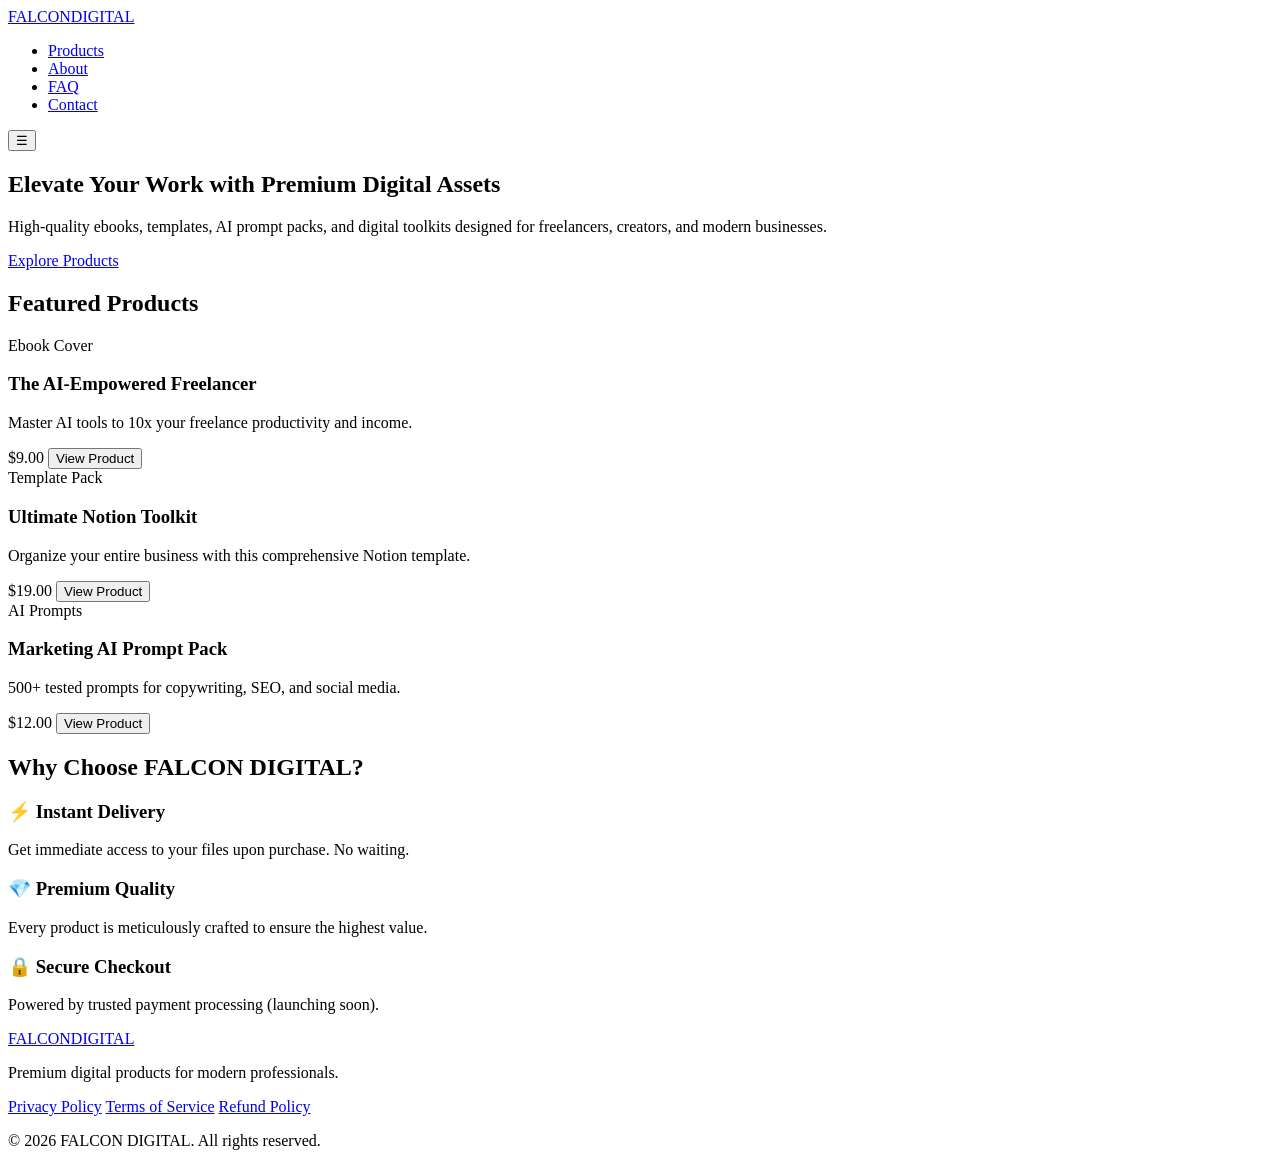
==== index.html @ 4b87d91d "Create index.html" ====
<!DOCTYPE html>
<html lang="en">
<head>
    <meta charset="UTF-8">
    <meta name="viewport" content="width=device-width, initial-scale=1.0">
    <title>FALCON DIGITAL | Premium Digital Products</title>
    <meta name="description" content="Premium ebooks, templates, AI prompt packs, and digital toolkits to elevate your business.">
    <link rel="stylesheet" href="style.css">
    <link rel="preconnect" href="https://fonts.googleapis.com">
    <link rel="preconnect" href="https://fonts.gstatic.com" crossorigin>
    <link href="https://fonts.googleapis.com/css2?family=Inter:wght@300;400;600;700&display=swap" rel="stylesheet">
</head>
<body>

    <!-- Navigation -->
    <header class="navbar">
        <div class="container nav-container">
            <a href="#" class="logo">FALCON<span>DIGITAL</span></a>
            <nav>
                <ul class="nav-links">
                    <li><a href="#products">Products</a></li>
                    <li><a href="#about">About</a></li>
                    <li><a href="#faq">FAQ</a></li>
                    <li><a href="#contact" class="btn-outline">Contact</a></li>
                </ul>
            </nav>
            <button class="mobile-menu-btn" aria-label="Toggle menu">☰</button>
        </div>
    </header>

    <!-- Hero Section -->
    <section class="hero">
        <div class="container hero-content">
            <h1>Elevate Your Work with <span class="gold-text">Premium Digital Assets</span></h1>
            <p>High-quality ebooks, templates, AI prompt packs, and digital toolkits designed for freelancers, creators, and modern businesses.</p>
            <a href="#products" class="btn-primary">Explore Products</a>
        </div>
    </section>

    <!-- Products Section -->
    <section id="products" class="products-section">
        <div class="container">
            <h2 class="section-title">Featured Products</h2>
            <div class="product-grid">
                
                <!-- Product Card 1 -->
                <div class="product-card">
                    <div class="product-image-placeholder">Ebook Cover</div>
                    <div class="product-info">
                        <h3>The AI-Empowered Freelancer</h3>
                        <p class="product-desc">Master AI tools to 10x your freelance productivity and income.</p>
                        <div class="product-footer">
                            <span class="price">$9.00</span>
                            <button class="btn-primary btn-small" onclick="alert('Checkout is coming soon!')">View Product</button>
                        </div>
                    </div>
                </div>

                <!-- Product Card 2 (Placeholder) -->
                <div class="product-card">
                    <div class="product-image-placeholder">Template Pack</div>
                    <div class="product-info">
                        <h3>Ultimate Notion Toolkit</h3>
                        <p class="product-desc">Organize your entire business with this comprehensive Notion template.</p>
                        <div class="product-footer">
                            <span class="price">$19.00</span>
                            <button class="btn-primary btn-small" onclick="alert('Checkout is coming soon!')">View Product</button>
                        </div>
                    </div>
                </div>

                <!-- Product Card 3 (Placeholder) -->
                <div class="product-card">
                    <div class="product-image-placeholder">AI Prompts</div>
                    <div class="product-info">
                        <h3>Marketing AI Prompt Pack</h3>
                        <p class="product-desc">500+ tested prompts for copywriting, SEO, and social media.</p>
                        <div class="product-footer">
                            <span class="price">$12.00</span>
                            <button class="btn-primary btn-small" onclick="alert('Checkout is coming soon!')">View Product</button>
                        </div>
                    </div>
                </div>

            </div>
        </div>
    </section>

    <!-- Trust Section -->
    <section id="about" class="trust-section">
        <div class="container">
            <h2 class="section-title">Why Choose FALCON DIGITAL?</h2>
            <div class="trust-grid">
                <div class="trust-item">
                    <h3>⚡ Instant Delivery</h3>
                    <p>Get immediate access to your files upon purchase. No waiting.</p>
                </div>
                <div class="trust-item">
                    <h3>💎 Premium Quality</h3>
                    <p>Every product is meticulously crafted to ensure the highest value.</p>
                </div>
                <div class="trust-item">
                    <h3>🔒 Secure Checkout</h3>
                    <p>Powered by trusted payment processing (launching soon).</p>
                </div>
            </div>
        </div>
    </section>

    <!-- Footer -->
    <footer>
        <div class="container footer-content">
            <div class="footer-brand">
                <a href="#" class="logo">FALCON<span>DIGITAL</span></a>
                <p>Premium digital products for modern professionals.</p>
            </div>
            <div class="footer-links">
                <a href="#">Privacy Policy</a>
                <a href="#">Terms of Service</a>
                <a href="#">Refund Policy</a>
            </div>
        </div>
        <div class="footer-bottom">
            <p>&copy; 2026 FALCON DIGITAL. All rights reserved.</p>
        </div>
    </footer>

    <script src="script.js"></script>
</body>
</html>
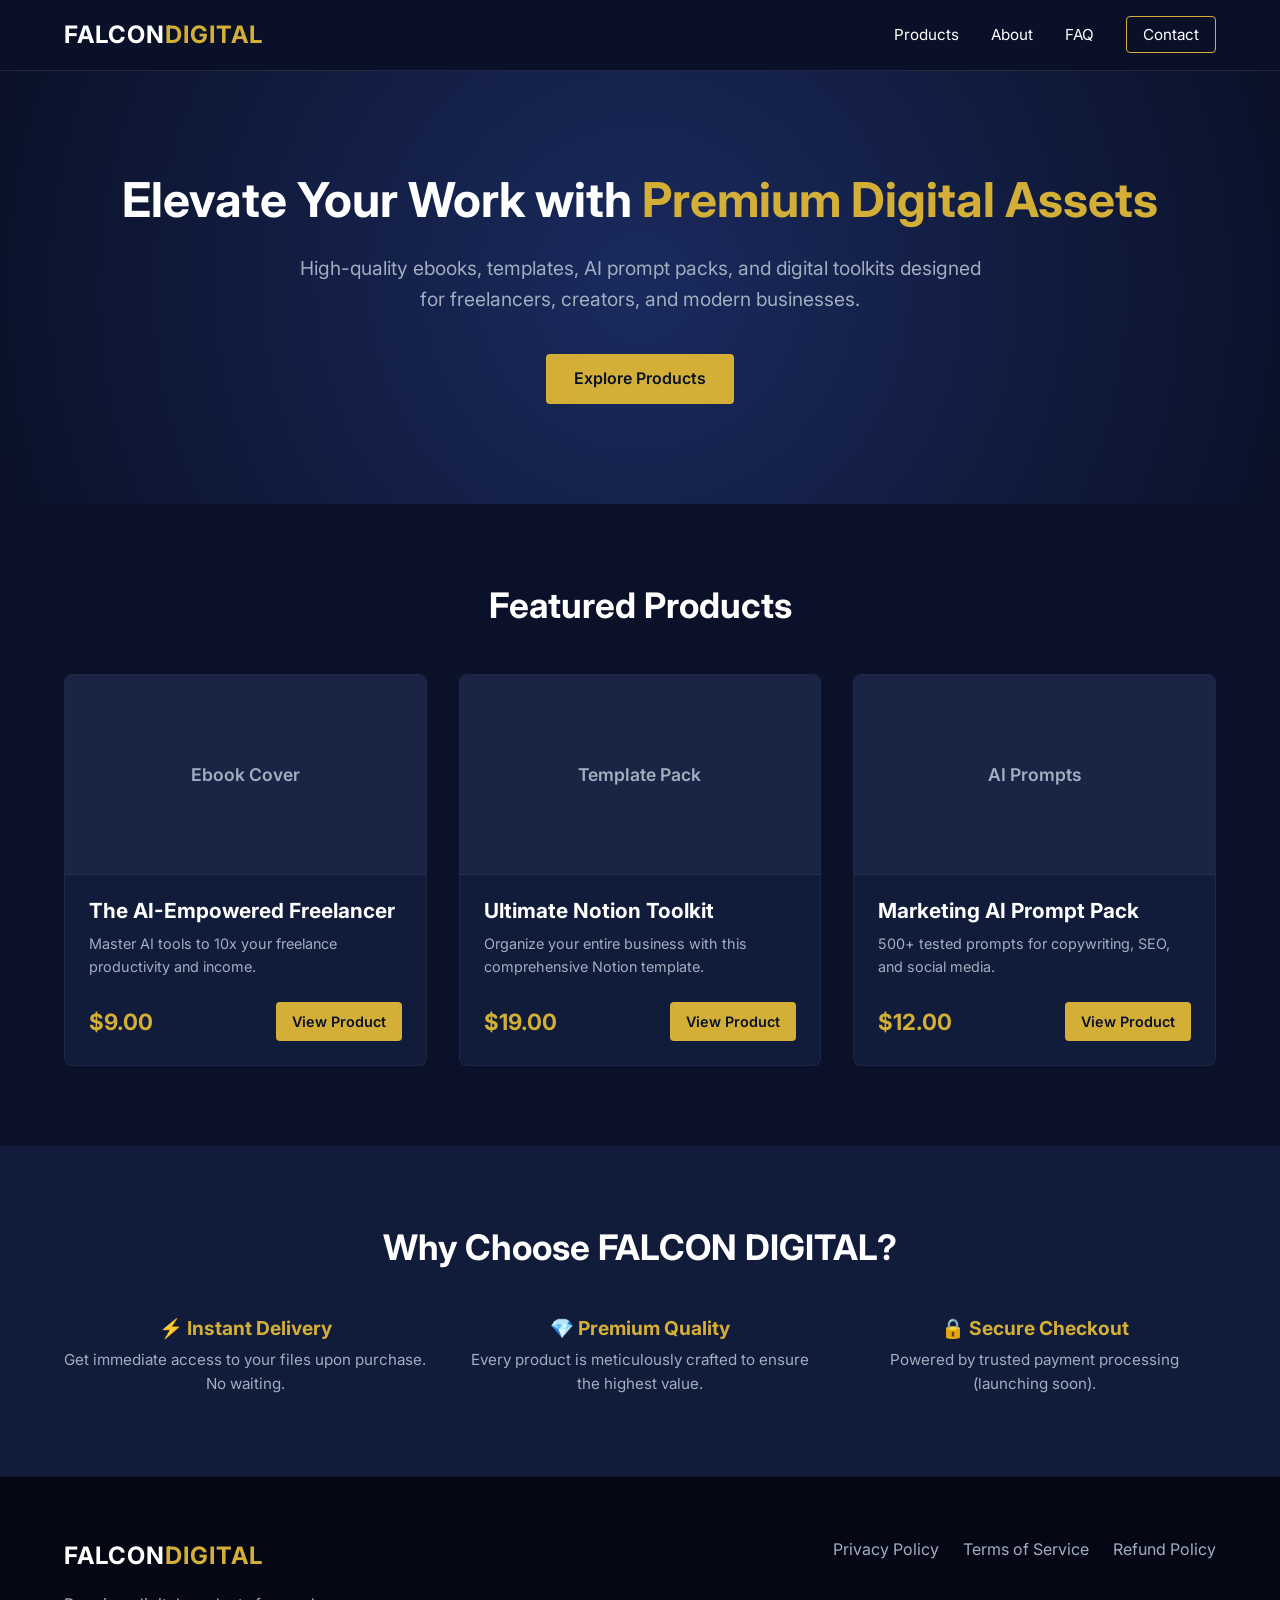
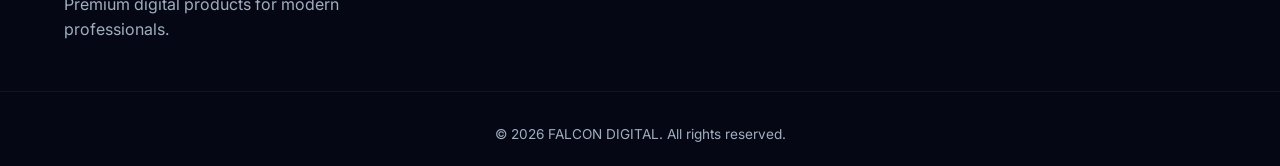
==== commit d3bd736a: "Update index.html" ====
--- a/index.html
+++ b/index.html
@@ -11,24 +11,21 @@
     <link href="https://fonts.googleapis.com/css2?family=Inter:wght@300;400;600;700&display=swap" rel="stylesheet">
 </head>
 <body>
-
-    <!-- Navigation -->
     <header class="navbar">
         <div class="container nav-container">
-            <a href="#" class="logo">FALCON<span>DIGITAL</span></a>
+            <a href="index.html" class="logo">FALCON<span>DIGITAL</span></a>
             <nav>
                 <ul class="nav-links">
                     <li><a href="#products">Products</a></li>
-                    <li><a href="#about">About</a></li>
-                    <li><a href="#faq">FAQ</a></li>
-                    <li><a href="#contact" class="btn-outline">Contact</a></li>
+                    <li><a href="about.html">About</a></li>
+                    <li><a href="faq.html">FAQ</a></li>
+                    <li><a href="contact.html" class="btn-outline">Contact</a></li>
                 </ul>
             </nav>
             <button class="mobile-menu-btn" aria-label="Toggle menu">☰</button>
         </div>
     </header>
 
-    <!-- Hero Section -->
     <section class="hero">
         <div class="container hero-content">
             <h1>Elevate Your Work with <span class="gold-text">Premium Digital Assets</span></h1>
@@ -37,7 +34,6 @@
         </div>
     </section>
 
-    <!-- Products Section -->
     <section id="products" class="products-section">
         <div class="container">
             <h2 class="section-title">Featured Products</h2>
@@ -51,12 +47,12 @@
                         <p class="product-desc">Master AI tools to 10x your freelance productivity and income.</p>
                         <div class="product-footer">
                             <span class="price">$9.00</span>
-                            <button class="btn-primary btn-small" onclick="alert('Checkout is coming soon!')">View Product</button>
+                            <a href="product-ai-freelancer.html" class="btn-primary btn-small">View Product</a>
                         </div>
                     </div>
                 </div>
 
-                <!-- Product Card 2 (Placeholder) -->
+                <!-- Product Card 2 -->
                 <div class="product-card">
                     <div class="product-image-placeholder">Template Pack</div>
                     <div class="product-info">
@@ -64,12 +60,12 @@
                         <p class="product-desc">Organize your entire business with this comprehensive Notion template.</p>
                         <div class="product-footer">
                             <span class="price">$19.00</span>
-                            <button class="btn-primary btn-small" onclick="alert('Checkout is coming soon!')">View Product</button>
+                            <a href="#" class="btn-primary btn-small" onclick="alert('Coming soon!')">View Product</a>
                         </div>
                     </div>
                 </div>
 
-                <!-- Product Card 3 (Placeholder) -->
+                <!-- Product Card 3 -->
                 <div class="product-card">
                     <div class="product-image-placeholder">AI Prompts</div>
                     <div class="product-info">
@@ -77,7 +73,7 @@
                         <p class="product-desc">500+ tested prompts for copywriting, SEO, and social media.</p>
                         <div class="product-footer">
                             <span class="price">$12.00</span>
-                            <button class="btn-primary btn-small" onclick="alert('Checkout is coming soon!')">View Product</button>
+                            <a href="#" class="btn-primary btn-small" onclick="alert('Coming soon!')">View Product</a>
                         </div>
                     </div>
                 </div>
@@ -86,7 +82,6 @@
         </div>
     </section>
 
-    <!-- Trust Section -->
     <section id="about" class="trust-section">
         <div class="container">
             <h2 class="section-title">Why Choose FALCON DIGITAL?</h2>
@@ -107,17 +102,16 @@
         </div>
     </section>
 
-    <!-- Footer -->
     <footer>
         <div class="container footer-content">
             <div class="footer-brand">
-                <a href="#" class="logo">FALCON<span>DIGITAL</span></a>
+                <a href="index.html" class="logo">FALCON<span>DIGITAL</span></a>
                 <p>Premium digital products for modern professionals.</p>
             </div>
             <div class="footer-links">
-                <a href="#">Privacy Policy</a>
-                <a href="#">Terms of Service</a>
-                <a href="#">Refund Policy</a>
+                <a href="privacy.html">Privacy Policy</a>
+                <a href="terms.html">Terms of Service</a>
+                <a href="refund.html">Refund Policy</a>
             </div>
         </div>
         <div class="footer-bottom">
--- a/style.css
+++ b/style.css
@@ -0,0 +1,332 @@
+/* Reset and Base Styles */
+* {
+    margin: 0;
+    padding: 0;
+    box-sizing: border-box;
+}
+
+:root {
+    --bg-color: #0a1128; /* Dark Navy */
+    --surface-color: #111c3a;
+    --text-main: #ffffff;
+    --text-muted: #a0aec0;
+    --gold: #d4af37;
+    --gold-hover: #f6e27a;
+}
+
+body {
+    font-family: 'Inter', sans-serif;
+    background-color: var(--bg-color);
+    color: var(--text-main);
+    line-height: 1.6;
+    overflow-x: hidden;
+}
+
+.container {
+    width: 90%;
+    max-width: 1200px;
+    margin: 0 auto;
+}
+
+/* Typography */
+h1, h2, h3 {
+    font-weight: 700;
+    line-height: 1.2;
+}
+
+.gold-text {
+    color: var(--gold);
+}
+
+/* Buttons */
+.btn-primary {
+    display: inline-block;
+    background: var(--gold);
+    color: var(--bg-color);
+    padding: 12px 28px;
+    border: none;
+    border-radius: 4px;
+    font-size: 1rem;
+    font-weight: 600;
+    text-decoration: none;
+    cursor: pointer;
+    transition: all 0.3s ease;
+    text-align: center;
+}
+
+.btn-primary:hover {
+    background: var(--gold-hover);
+    transform: translateY(-2px);
+    box-shadow: 0 4px 12px rgba(212, 175, 55, 0.3);
+}
+
+.btn-small {
+    padding: 8px 16px;
+    font-size: 0.9rem;
+}
+
+.btn-outline {
+    border: 1px solid var(--gold);
+    color: var(--gold);
+    padding: 8px 16px;
+    border-radius: 4px;
+    text-decoration: none;
+    transition: all 0.3s ease;
+}
+
+.btn-outline:hover {
+    background: var(--gold);
+    color: var(--bg-color);
+}
+
+/* Navigation */
+.navbar {
+    background: rgba(10, 17, 40, 0.95);
+    backdrop-filter: blur(10px);
+    position: sticky;
+    top: 0;
+    z-index: 1000;
+    border-bottom: 1px solid rgba(255, 255, 255, 0.1);
+    padding: 1rem 0;
+}
+
+.nav-container {
+    display: flex;
+    justify-content: space-between;
+    align-items: center;
+}
+
+.logo {
+    font-size: 1.5rem;
+    font-weight: 700;
+    color: var(--text-main);
+    text-decoration: none;
+    letter-spacing: 1px;
+}
+
+.logo span {
+    color: var(--gold);
+}
+
+.nav-links {
+    display: flex;
+    list-style: none;
+    gap: 2rem;
+    align-items: center;
+}
+
+.nav-links a {
+    color: var(--text-main);
+    text-decoration: none;
+    font-size: 0.95rem;
+    transition: color 0.3s ease;
+}
+
+.nav-links a:hover {
+    color: var(--gold);
+}
+
+.mobile-menu-btn {
+    display: none;
+    background: none;
+    border: none;
+    color: var(--text-main);
+    font-size: 1.5rem;
+    cursor: pointer;
+}
+
+/* Hero Section */
+.hero {
+    padding: 100px 0;
+    text-align: center;
+    background: radial-gradient(circle at center, #1a2a5e 0%, #0a1128 100%);
+}
+
+.hero-content h1 {
+    font-size: 3rem;
+    margin-bottom: 1.5rem;
+}
+
+.hero-content p {
+    font-size: 1.2rem;
+    color: var(--text-muted);
+    max-width: 700px;
+    margin: 0 auto 2.5rem auto;
+}
+
+/* Products Section */
+.products-section {
+    padding: 80px 0;
+    background-color: var(--bg-color);
+}
+
+.section-title {
+    text-align: center;
+    font-size: 2.2rem;
+    margin-bottom: 3rem;
+}
+
+.product-grid {
+    display: grid;
+    grid-template-columns: repeat(auto-fit, minmax(300px, 1fr));
+    gap: 2rem;
+}
+
+.product-card {
+    background: var(--surface-color);
+    border: 1px solid rgba(255, 255, 255, 0.05);
+    border-radius: 8px;
+    overflow: hidden;
+    transition: transform 0.3s ease, box-shadow 0.3s ease;
+}
+
+.product-card:hover {
+    transform: translateY(-5px);
+    box-shadow: 0 10px 30px rgba(0, 0, 0, 0.5);
+    border-color: rgba(212, 175, 55, 0.3);
+}
+
+.product-image-placeholder {
+    height: 200px;
+    background: #1a2545;
+    display: flex;
+    align-items: center;
+    justify-content: center;
+    color: var(--text-muted);
+    font-weight: 600;
+    font-size: 1.1rem;
+    border-bottom: 1px solid rgba(255, 255, 255, 0.05);
+}
+
+.product-info {
+    padding: 1.5rem;
+}
+
+.product-info h3 {
+    font-size: 1.3rem;
+    margin-bottom: 0.5rem;
+}
+
+.product-desc {
+    color: var(--text-muted);
+    font-size: 0.9rem;
+    margin-bottom: 1.5rem;
+}
+
+.product-footer {
+    display: flex;
+    justify-content: space-between;
+    align-items: center;
+}
+
+.price {
+    font-size: 1.4rem;
+    font-weight: 700;
+    color: var(--gold);
+}
+
+/* Trust Section */
+.trust-section {
+    padding: 80px 0;
+    background: var(--surface-color);
+}
+
+.trust-grid {
+    display: grid;
+    grid-template-columns: repeat(auto-fit, minmax(250px, 1fr));
+    gap: 2rem;
+    text-align: center;
+}
+
+.trust-item h3 {
+    font-size: 1.2rem;
+    margin-bottom: 0.5rem;
+    color: var(--gold);
+}
+
+.trust-item p {
+    color: var(--text-muted);
+    font-size: 0.95rem;
+}
+
+/* Footer */
+footer {
+    background: #050814;
+    padding: 60px 0 20px 0;
+    border-top: 1px solid rgba(255, 255, 255, 0.05);
+}
+
+.footer-content {
+    display: flex;
+    justify-content: space-between;
+    flex-wrap: wrap;
+    gap: 2rem;
+    margin-bottom: 3rem;
+}
+
+.footer-brand p {
+    color: var(--text-muted);
+    margin-top: 1rem;
+    max-width: 300px;
+}
+
+.footer-links {
+    display: flex;
+    gap: 1.5rem;
+}
+
+.footer-links a {
+    color: var(--text-muted);
+    text-decoration: none;
+    transition: color 0.3s ease;
+}
+
+.footer-links a:hover {
+    color: var(--gold);
+}
+
+.footer-bottom {
+    text-align: center;
+    color: var(--text-muted);
+    font-size: 0.85rem;
+    padding-top: 2rem;
+    border-top: 1px solid rgba(255, 255, 255, 0.05);
+}
+
+/* Responsive */
+@media (max-width: 768px) {
+    .nav-links {
+        display: none;
+        position: absolute;
+        top: 100%;
+        left: 0;
+        width: 100%;
+        background: var(--bg-color);
+        flex-direction: column;
+        padding: 2rem 0;
+        border-bottom: 1px solid rgba(255, 255, 255, 0.1);
+    }
+
+    .nav-links.active {
+        display: flex;
+    }
+
+    .mobile-menu-btn {
+        display: block;
+    }
+
+    .hero-content h1 {
+        font-size: 2.2rem;
+    }
+
+    .footer-content {
+        flex-direction: column;
+        align-items: center;
+        text-align: center;
+    }
+
+    .footer-links {
+        flex-wrap: wrap;
+        justify-content: center;
+    }
+}
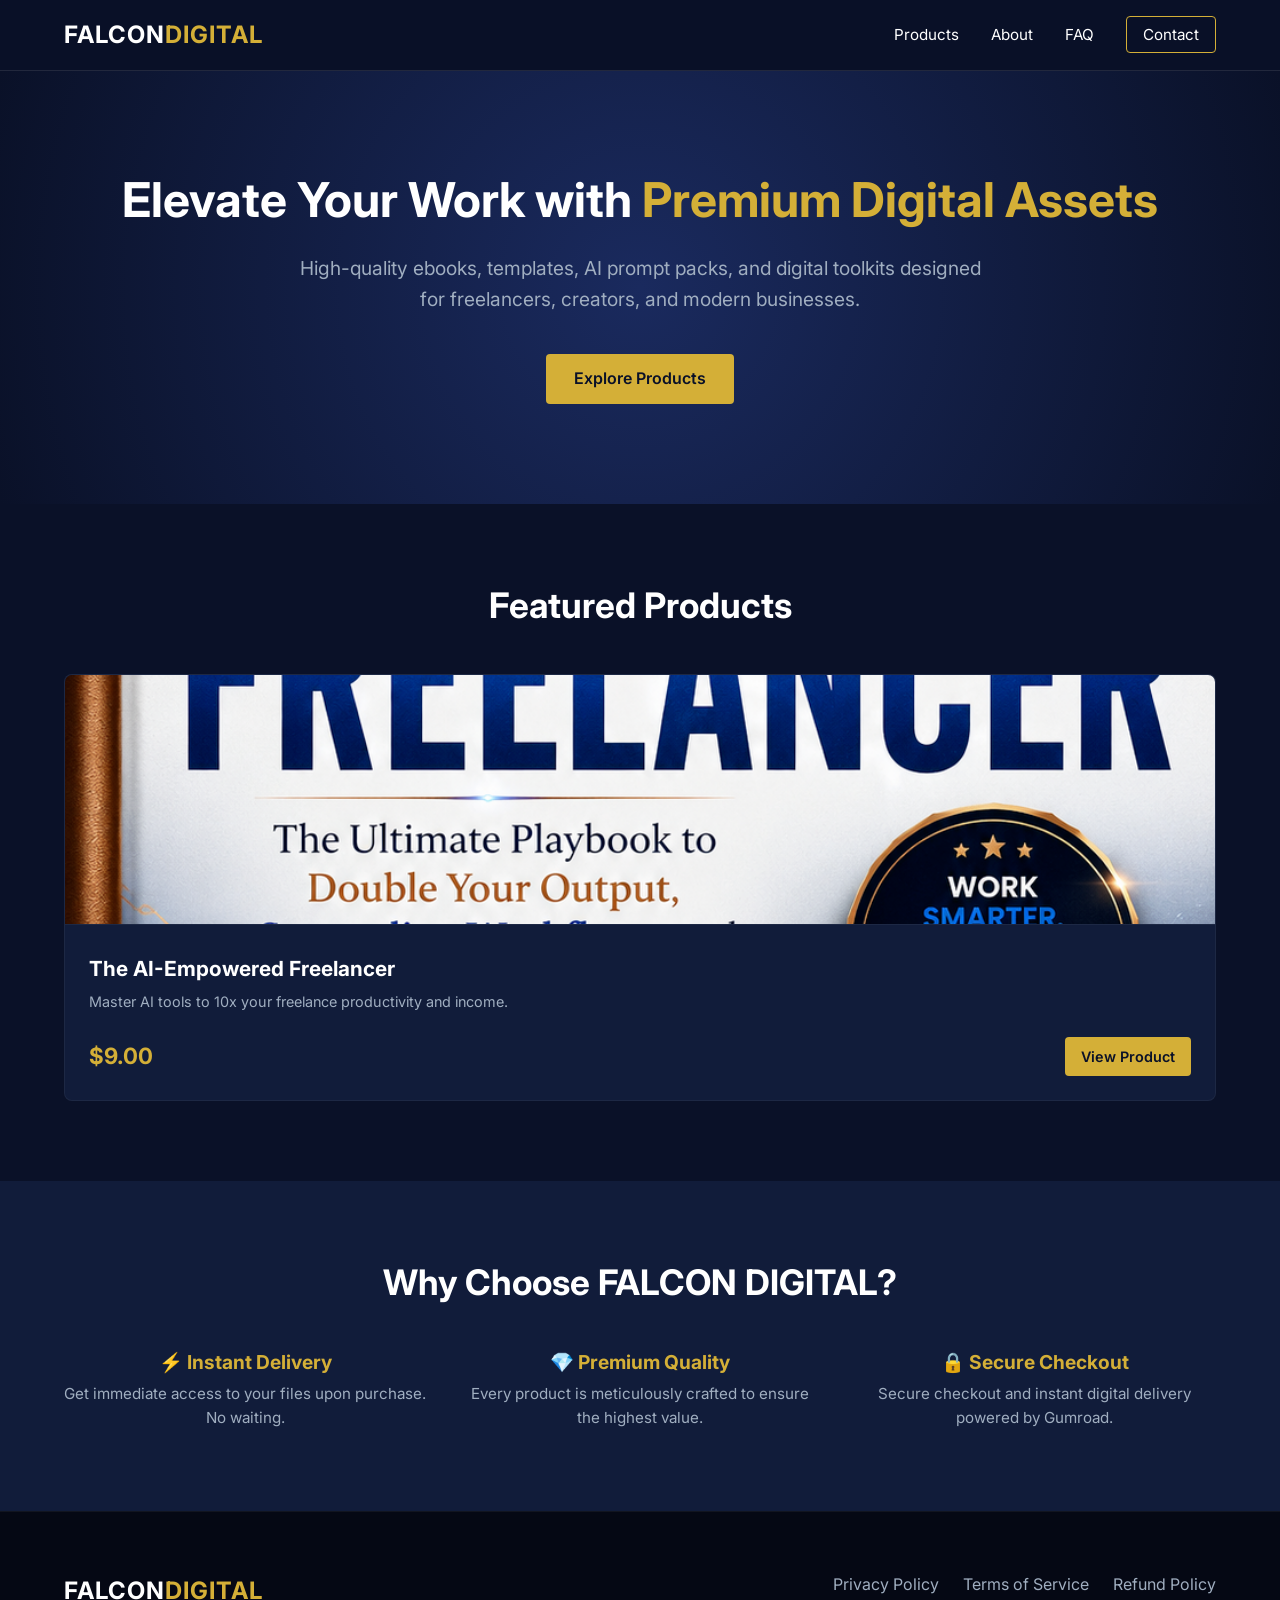
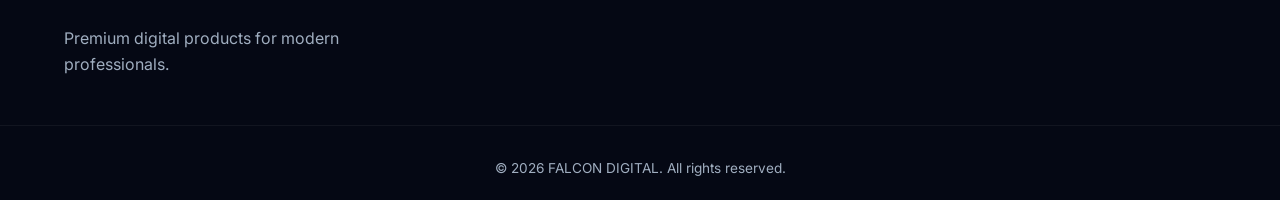
==== commit b5b194b0: "Update index.html" ====
--- a/index.html
+++ b/index.html
@@ -39,41 +39,15 @@
             <h2 class="section-title">Featured Products</h2>
             <div class="product-grid">
                 
-                <!-- Product Card 1 -->
+                <!-- Product Card 1: The Real Product -->
                 <div class="product-card">
-                    <div class="product-image-placeholder">Ebook Cover</div>
+                    <img src="ai-freelancer-cover.png" alt="The AI-Empowered Freelancer Cover" style="width: 100%; height: 250px; object-fit: cover; border-bottom: 1px solid rgba(255, 255, 255, 0.05);">
                     <div class="product-info">
                         <h3>The AI-Empowered Freelancer</h3>
                         <p class="product-desc">Master AI tools to 10x your freelance productivity and income.</p>
                         <div class="product-footer">
                             <span class="price">$9.00</span>
                             <a href="product-ai-freelancer.html" class="btn-primary btn-small">View Product</a>
-                        </div>
-                    </div>
-                </div>
-
-                <!-- Product Card 2 -->
-                <div class="product-card">
-                    <div class="product-image-placeholder">Template Pack</div>
-                    <div class="product-info">
-                        <h3>Ultimate Notion Toolkit</h3>
-                        <p class="product-desc">Organize your entire business with this comprehensive Notion template.</p>
-                        <div class="product-footer">
-                            <span class="price">$19.00</span>
-                            <a href="#" class="btn-primary btn-small" onclick="alert('Coming soon!')">View Product</a>
-                        </div>
-                    </div>
-                </div>
-
-                <!-- Product Card 3 -->
-                <div class="product-card">
-                    <div class="product-image-placeholder">AI Prompts</div>
-                    <div class="product-info">
-                        <h3>Marketing AI Prompt Pack</h3>
-                        <p class="product-desc">500+ tested prompts for copywriting, SEO, and social media.</p>
-                        <div class="product-footer">
-                            <span class="price">$12.00</span>
-                            <a href="#" class="btn-primary btn-small" onclick="alert('Coming soon!')">View Product</a>
                         </div>
                     </div>
                 </div>
@@ -96,7 +70,7 @@
                 </div>
                 <div class="trust-item">
                     <h3>🔒 Secure Checkout</h3>
-                    <p>Powered by trusted payment processing (launching soon).</p>
+                    <p>Secure checkout and instant digital delivery powered by Gumroad.</p>
                 </div>
             </div>
         </div>
--- a/style.css
+++ b/style.css
@@ -1,332 +1,77 @@
-/* Reset and Base Styles */
-* {
-    margin: 0;
-    padding: 0;
-    box-sizing: border-box;
+* { margin: 0; padding: 0; box-sizing: border-box; }
+:root {
+    --bg-color: #0a1128; --surface-color: #111c3a; --text-main: #ffffff;
+    --text-muted: #a0aec0; --gold: #d4af37; --gold-hover: #f6e27a;
 }
-
-:root {
-    --bg-color: #0a1128; /* Dark Navy */
-    --surface-color: #111c3a;
-    --text-main: #ffffff;
-    --text-muted: #a0aec0;
-    --gold: #d4af37;
-    --gold-hover: #f6e27a;
-}
-
-body {
-    font-family: 'Inter', sans-serif;
-    background-color: var(--bg-color);
-    color: var(--text-main);
-    line-height: 1.6;
-    overflow-x: hidden;
-}
-
-.container {
-    width: 90%;
-    max-width: 1200px;
-    margin: 0 auto;
-}
-
-/* Typography */
-h1, h2, h3 {
-    font-weight: 700;
-    line-height: 1.2;
-}
-
-.gold-text {
-    color: var(--gold);
-}
+body { font-family: 'Inter', sans-serif; background-color: var(--bg-color); color: var(--text-main); line-height: 1.6; overflow-x: hidden; }
+.container { width: 90%; max-width: 1200px; margin: 0 auto; }
+h1, h2, h3 { font-weight: 700; line-height: 1.2; }
+.gold-text { color: var(--gold); }
 
 /* Buttons */
-.btn-primary {
-    display: inline-block;
-    background: var(--gold);
-    color: var(--bg-color);
-    padding: 12px 28px;
-    border: none;
-    border-radius: 4px;
-    font-size: 1rem;
-    font-weight: 600;
-    text-decoration: none;
-    cursor: pointer;
-    transition: all 0.3s ease;
-    text-align: center;
-}
-
-.btn-primary:hover {
-    background: var(--gold-hover);
-    transform: translateY(-2px);
-    box-shadow: 0 4px 12px rgba(212, 175, 55, 0.3);
-}
-
-.btn-small {
-    padding: 8px 16px;
-    font-size: 0.9rem;
-}
-
-.btn-outline {
-    border: 1px solid var(--gold);
-    color: var(--gold);
-    padding: 8px 16px;
-    border-radius: 4px;
-    text-decoration: none;
-    transition: all 0.3s ease;
-}
-
-.btn-outline:hover {
-    background: var(--gold);
-    color: var(--bg-color);
-}
+.btn-primary { display: inline-block; background: var(--gold); color: var(--bg-color); padding: 12px 28px; border: none; border-radius: 4px; font-size: 1rem; font-weight: 600; text-decoration: none; cursor: pointer; transition: all 0.3s ease; text-align: center; }
+.btn-primary:hover { background: var(--gold-hover); transform: translateY(-2px); box-shadow: 0 4px 12px rgba(212, 175, 55, 0.3); }
+.btn-small { padding: 8px 16px; font-size: 0.9rem; }
+.btn-large { display: block; width: 100%; padding: 18px; font-size: 1.2rem; }
+.btn-outline { border: 1px solid var(--gold); color: var(--gold); padding: 8px 16px; border-radius: 4px; text-decoration: none; transition: all 0.3s ease; }
+.btn-outline:hover { background: var(--gold); color: var(--bg-color); }
 
 /* Navigation */
-.navbar {
-    background: rgba(10, 17, 40, 0.95);
-    backdrop-filter: blur(10px);
-    position: sticky;
-    top: 0;
-    z-index: 1000;
-    border-bottom: 1px solid rgba(255, 255, 255, 0.1);
-    padding: 1rem 0;
-}
+.navbar { background: rgba(10, 17, 40, 0.95); backdrop-filter: blur(10px); position: sticky; top: 0; z-index: 1000; border-bottom: 1px solid rgba(255, 255, 255, 0.1); padding: 1rem 0; }
+.nav-container { display: flex; justify-content: space-between; align-items: center; }
+.logo { font-size: 1.5rem; font-weight: 700; color: var(--text-main); text-decoration: none; letter-spacing: 1px; }
+.logo span { color: var(--gold); }
+.nav-links { display: flex; list-style: none; gap: 2rem; align-items: center; }
+.nav-links a { color: var(--text-main); text-decoration: none; font-size: 0.95rem; transition: color 0.3s ease; }
+.nav-links a:hover { color: var(--gold); }
+.mobile-menu-btn { display: none; background: none; border: none; color: var(--text-main); font-size: 1.5rem; cursor: pointer; }
 
-.nav-container {
-    display: flex;
-    justify-content: space-between;
-    align-items: center;
-}
+/* Hero & Sections */
+.hero { padding: 100px 0; text-align: center; background: radial-gradient(circle at center, #1a2a5e 0%, #0a1128 100%); }
+.hero-content h1 { font-size: 3rem; margin-bottom: 1.5rem; }
+.hero-content p { font-size: 1.2rem; color: var(--text-muted); max-width: 700px; margin: 0 auto 2.5rem auto; }
+.products-section, .page-section { padding: 80px 0; background-color: var(--bg-color); min-height: 60vh; }
+.section-title { text-align: center; font-size: 2.2rem; margin-bottom: 3rem; }
 
-.logo {
-    font-size: 1.5rem;
-    font-weight: 700;
-    color: var(--text-main);
-    text-decoration: none;
-    letter-spacing: 1px;
-}
+/* Product Grid */
+.product-grid { display: grid; grid-template-columns: repeat(auto-fit, minmax(300px, 1fr)); gap: 2rem; }
+.product-card { background: var(--surface-color); border: 1px solid rgba(255, 255, 255, 0.05); border-radius: 8px; overflow: hidden; transition: transform 0.3s ease, box-shadow 0.3s ease; }
+.product-card:hover { transform: translateY(-5px); box-shadow: 0 10px 30px rgba(0, 0, 0, 0.5); border-color: rgba(212, 175, 55, 0.3); }
+.product-image-placeholder { height: 200px; background: #1a2545; display: flex; align-items: center; justify-content: center; color: var(--text-muted); font-weight: 600; font-size: 1.1rem; border-bottom: 1px solid rgba(255, 255, 255, 0.05); }
+.product-info { padding: 1.5rem; }
+.product-info h3 { font-size: 1.3rem; margin-bottom: 0.5rem; }
+.product-desc { color: var(--text-muted); font-size: 0.9rem; margin-bottom: 1.5rem; }
+.product-footer { display: flex; justify-content: space-between; align-items: center; }
+.price { font-size: 1.4rem; font-weight: 700; color: var(--gold); }
 
-.logo span {
-    color: var(--gold);
-}
-
-.nav-links {
-    display: flex;
-    list-style: none;
-    gap: 2rem;
-    align-items: center;
-}
-
-.nav-links a {
-    color: var(--text-main);
-    text-decoration: none;
-    font-size: 0.95rem;
-    transition: color 0.3s ease;
-}
-
-.nav-links a:hover {
-    color: var(--gold);
-}
-
-.mobile-menu-btn {
-    display: none;
-    background: none;
-    border: none;
-    color: var(--text-main);
-    font-size: 1.5rem;
-    cursor: pointer;
-}
-
-/* Hero Section */
-.hero {
-    padding: 100px 0;
-    text-align: center;
-    background: radial-gradient(circle at center, #1a2a5e 0%, #0a1128 100%);
-}
-
-.hero-content h1 {
-    font-size: 3rem;
-    margin-bottom: 1.5rem;
-}
-
-.hero-content p {
-    font-size: 1.2rem;
-    color: var(--text-muted);
-    max-width: 700px;
-    margin: 0 auto 2.5rem auto;
-}
-
-/* Products Section */
-.products-section {
-    padding: 80px 0;
-    background-color: var(--bg-color);
-}
-
-.section-title {
-    text-align: center;
-    font-size: 2.2rem;
-    margin-bottom: 3rem;
-}
-
-.product-grid {
-    display: grid;
-    grid-template-columns: repeat(auto-fit, minmax(300px, 1fr));
-    gap: 2rem;
-}
-
-.product-card {
-    background: var(--surface-color);
-    border: 1px solid rgba(255, 255, 255, 0.05);
-    border-radius: 8px;
-    overflow: hidden;
-    transition: transform 0.3s ease, box-shadow 0.3s ease;
-}
-
-.product-card:hover {
-    transform: translateY(-5px);
-    box-shadow: 0 10px 30px rgba(0, 0, 0, 0.5);
-    border-color: rgba(212, 175, 55, 0.3);
-}
-
-.product-image-placeholder {
-    height: 200px;
-    background: #1a2545;
-    display: flex;
-    align-items: center;
-    justify-content: center;
-    color: var(--text-muted);
-    font-weight: 600;
-    font-size: 1.1rem;
-    border-bottom: 1px solid rgba(255, 255, 255, 0.05);
-}
-
-.product-info {
-    padding: 1.5rem;
-}
-
-.product-info h3 {
-    font-size: 1.3rem;
-    margin-bottom: 0.5rem;
-}
-
-.product-desc {
-    color: var(--text-muted);
-    font-size: 0.9rem;
-    margin-bottom: 1.5rem;
-}
-
-.product-footer {
-    display: flex;
-    justify-content: space-between;
-    align-items: center;
-}
-
-.price {
-    font-size: 1.4rem;
-    font-weight: 700;
-    color: var(--gold);
-}
+/* Product Detail Page */
+.product-detail-layout { display: grid; grid-template-columns: 1fr 1fr; gap: 3rem; align-items: center; margin-top: 2rem; }
+.price-large { font-size: 2rem; font-weight: 700; color: var(--gold); margin-bottom: 1.5rem; }
+.product-long-desc { font-size: 1.1rem; color: var(--text-muted); margin-bottom: 2.5rem; line-height: 1.8; }
+.secure-note { text-align: center; font-size: 0.85rem; color: var(--text-muted); margin-top: 1rem; }
 
 /* Trust Section */
-.trust-section {
-    padding: 80px 0;
-    background: var(--surface-color);
-}
-
-.trust-grid {
-    display: grid;
-    grid-template-columns: repeat(auto-fit, minmax(250px, 1fr));
-    gap: 2rem;
-    text-align: center;
-}
-
-.trust-item h3 {
-    font-size: 1.2rem;
-    margin-bottom: 0.5rem;
-    color: var(--gold);
-}
-
-.trust-item p {
-    color: var(--text-muted);
-    font-size: 0.95rem;
-}
+.trust-section { padding: 80px 0; background: var(--surface-color); }
+.trust-grid { display: grid; grid-template-columns: repeat(auto-fit, minmax(250px, 1fr)); gap: 2rem; text-align: center; }
+.trust-item h3 { font-size: 1.2rem; margin-bottom: 0.5rem; color: var(--gold); }
+.trust-item p { color: var(--text-muted); font-size: 0.95rem; }
 
 /* Footer */
-footer {
-    background: #050814;
-    padding: 60px 0 20px 0;
-    border-top: 1px solid rgba(255, 255, 255, 0.05);
+footer { background: #050814; padding: 60px 0 20px 0; border-top: 1px solid rgba(255, 255, 255, 0.05); }
+.footer-content { display: flex; justify-content: space-between; flex-wrap: wrap; gap: 2rem; margin-bottom: 3rem; }
+.footer-brand p { color: var(--text-muted); margin-top: 1rem; max-width: 300px; }
+.footer-links { display: flex; gap: 1.5rem; }
+.footer-links a { color: var(--text-muted); text-decoration: none; transition: color 0.3s ease; }
+.footer-links a:hover { color: var(--gold); }
+.footer-bottom { text-align: center; color: var(--text-muted); font-size: 0.85rem; padding-top: 2rem; border-top: 1px solid rgba(255, 255, 255, 0.05); }
+
+/* Mobile */
+@media (max-width: 768px) {
+    .nav-links { display: none; position: absolute; top: 100%; left: 0; width: 100%; background: var(--bg-color); flex-direction: column; padding: 2rem 0; border-bottom: 1px solid rgba(255, 255, 255, 0.1); }
+    .nav-links.active { display: flex; }
+    .mobile-menu-btn { display: block; }
+    .hero-content h1 { font-size: 2.2rem; }
+    .footer-content { flex-direction: column; align-items: center; text-align: center; }
+    .footer-links { flex-wrap: wrap; justify-content: center; }
+    .product-detail-layout { grid-template-columns: 1fr; }
 }
-
-.footer-content {
-    display: flex;
-    justify-content: space-between;
-    flex-wrap: wrap;
-    gap: 2rem;
-    margin-bottom: 3rem;
-}
-
-.footer-brand p {
-    color: var(--text-muted);
-    margin-top: 1rem;
-    max-width: 300px;
-}
-
-.footer-links {
-    display: flex;
-    gap: 1.5rem;
-}
-
-.footer-links a {
-    color: var(--text-muted);
-    text-decoration: none;
-    transition: color 0.3s ease;
-}
-
-.footer-links a:hover {
-    color: var(--gold);
-}
-
-.footer-bottom {
-    text-align: center;
-    color: var(--text-muted);
-    font-size: 0.85rem;
-    padding-top: 2rem;
-    border-top: 1px solid rgba(255, 255, 255, 0.05);
-}
-
-/* Responsive */
-@media (max-width: 768px) {
-    .nav-links {
-        display: none;
-        position: absolute;
-        top: 100%;
-        left: 0;
-        width: 100%;
-        background: var(--bg-color);
-        flex-direction: column;
-        padding: 2rem 0;
-        border-bottom: 1px solid rgba(255, 255, 255, 0.1);
-    }
-
-    .nav-links.active {
-        display: flex;
-    }
-
-    .mobile-menu-btn {
-        display: block;
-    }
-
-    .hero-content h1 {
-        font-size: 2.2rem;
-    }
-
-    .footer-content {
-        flex-direction: column;
-        align-items: center;
-        text-align: center;
-    }
-
-    .footer-links {
-        flex-wrap: wrap;
-        justify-content: center;
-    }
-}
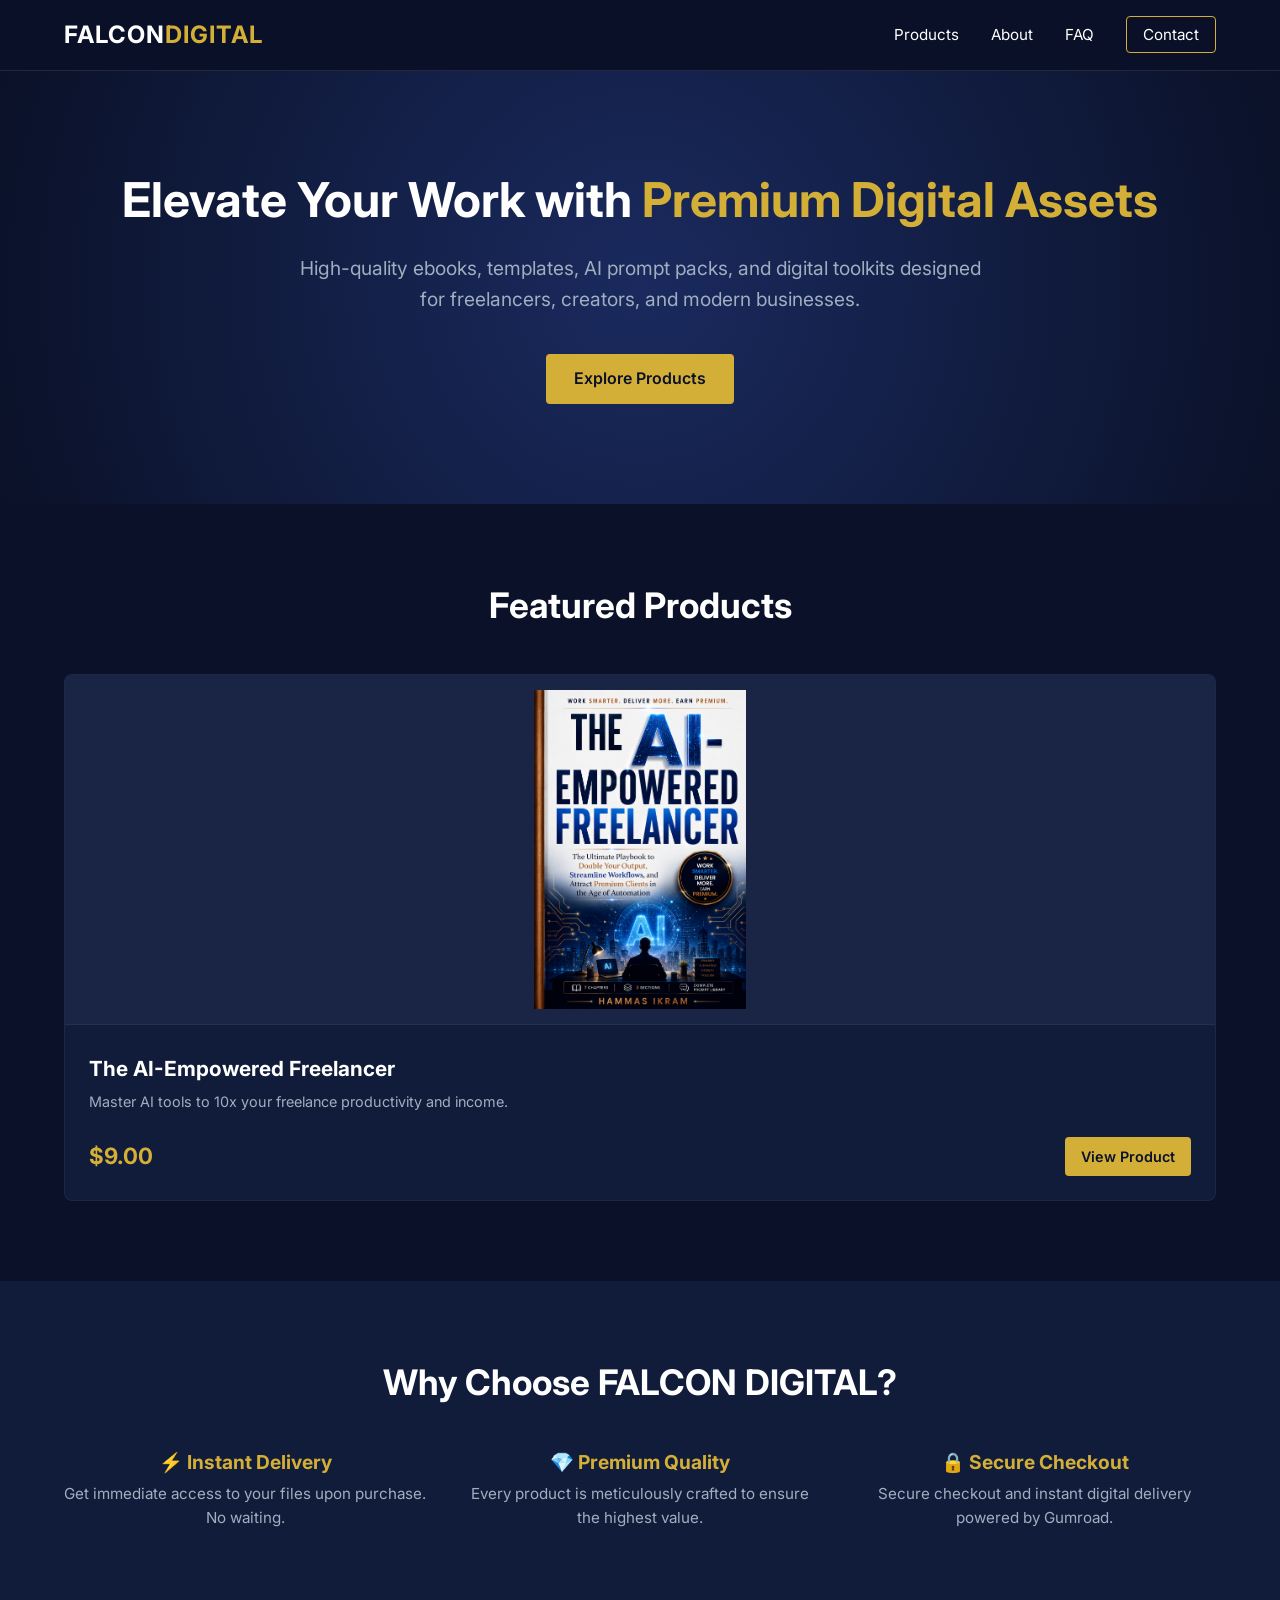
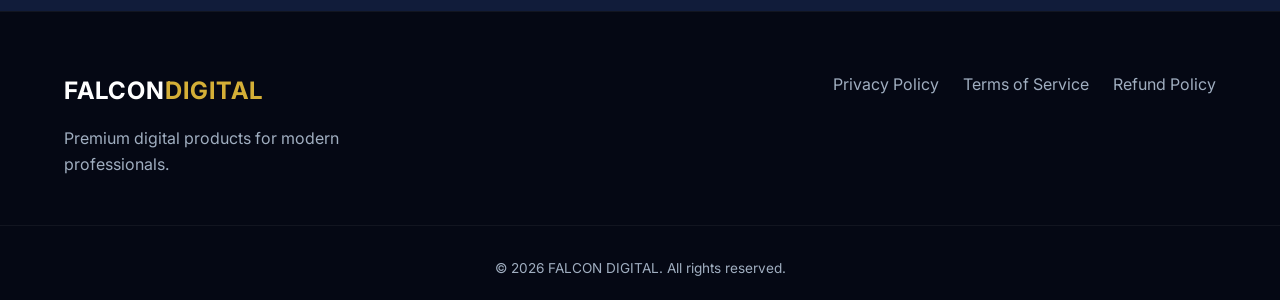
==== commit 59488fad: "Update index.html" ====
--- a/index.html
+++ b/index.html
@@ -41,7 +41,8 @@
                 
                 <!-- Product Card 1: The Real Product -->
                 <div class="product-card">
-                    <img src="ai-freelancer-cover.png" alt="The AI-Empowered Freelancer Cover" style="width: 100%; height: 250px; object-fit: cover; border-bottom: 1px solid rgba(255, 255, 255, 0.05);">
+                    <!-- Updated image styling to show the full cover -->
+                    <img src="ai-freelancer-cover.png" alt="The AI-Empowered Freelancer Cover" style="width: 100%; height: 350px; object-fit: contain; background-color: #1a2545; padding: 15px; border-bottom: 1px solid rgba(255, 255, 255, 0.05);">
                     <div class="product-info">
                         <h3>The AI-Empowered Freelancer</h3>
                         <p class="product-desc">Master AI tools to 10x your freelance productivity and income.</p>
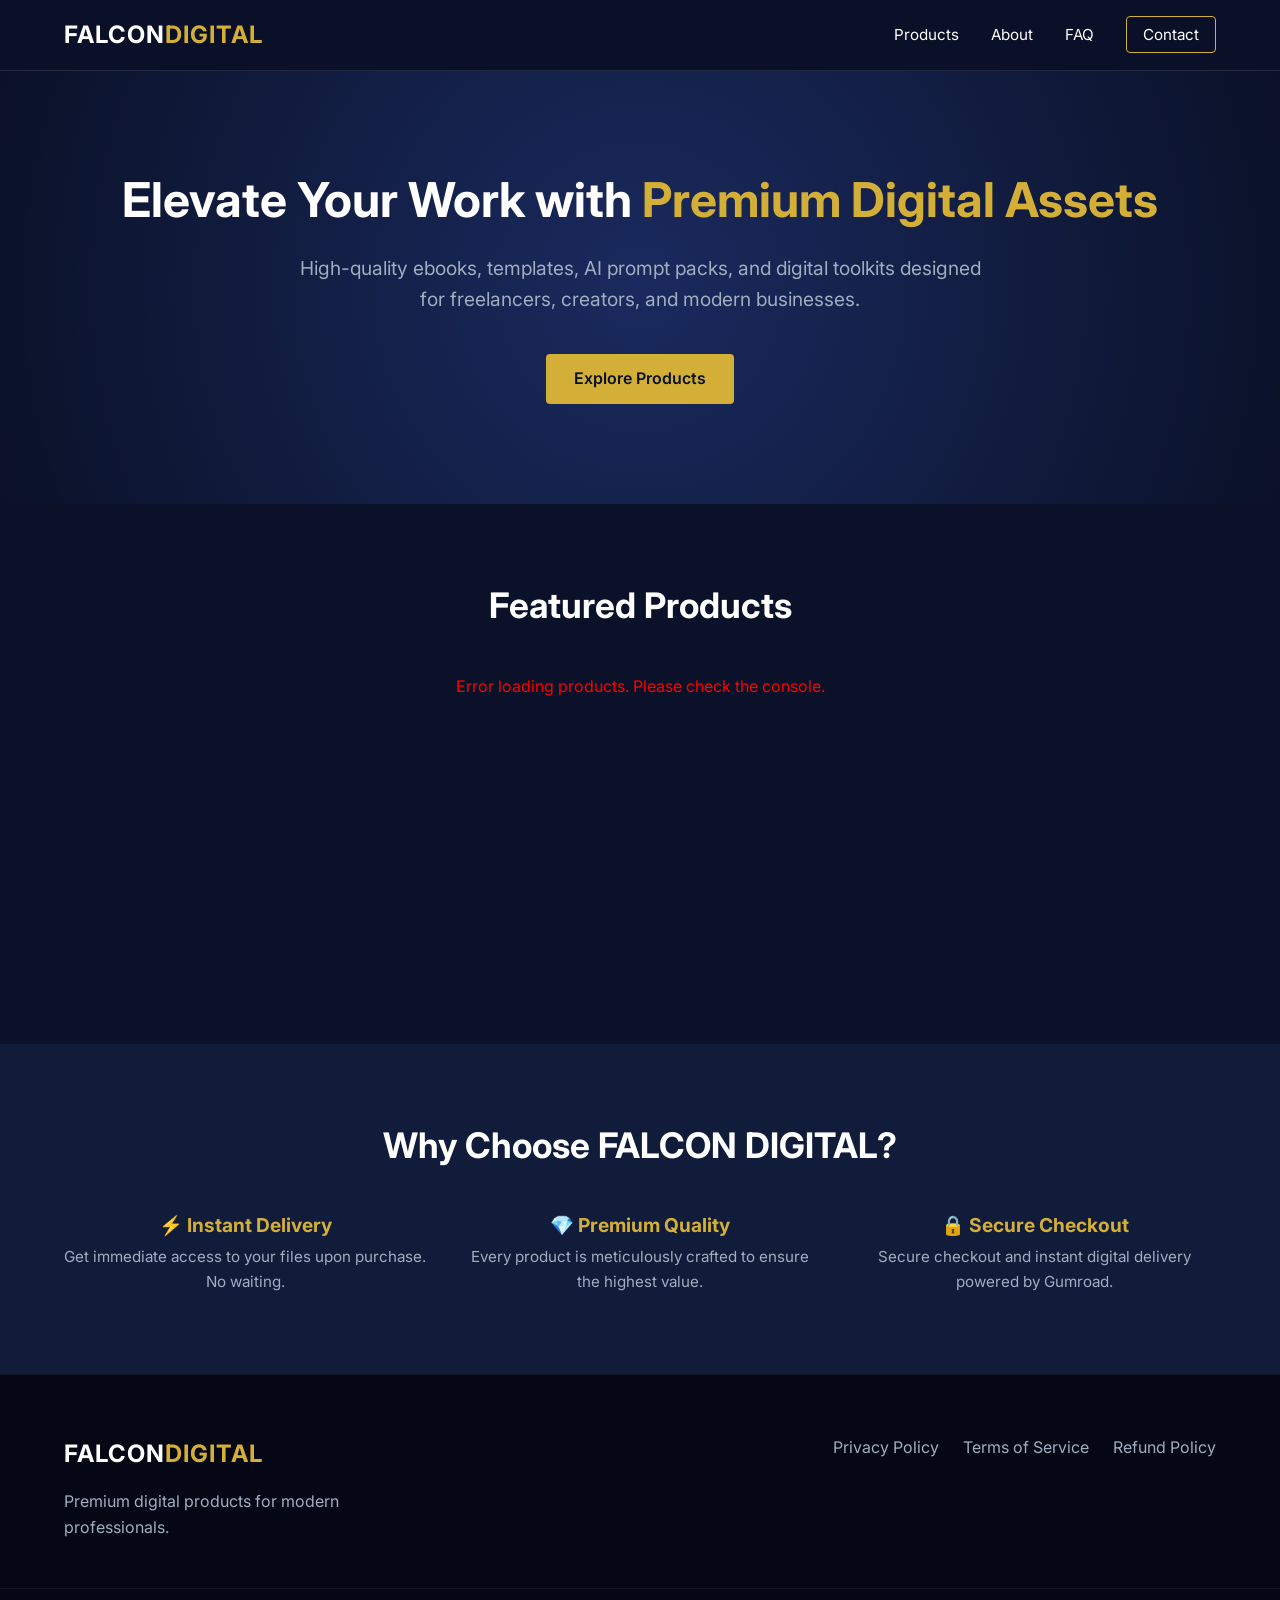
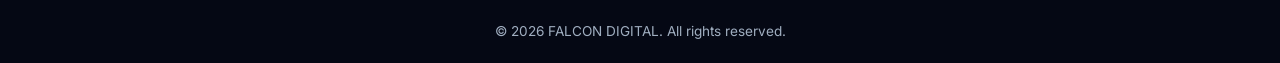
==== commit 6b7e78a7: "Update index.html" ====
--- a/index.html
+++ b/index.html
@@ -37,23 +37,13 @@
     <section id="products" class="products-section">
         <div class="container">
             <h2 class="section-title">Featured Products</h2>
-            <div class="product-grid">
-                
-                <!-- Product Card 1: The Real Product -->
-                <div class="product-card">
-                    <!-- Updated image styling to show the full cover -->
-                    <img src="ai-freelancer-cover.png" alt="The AI-Empowered Freelancer Cover" style="width: 100%; height: 350px; object-fit: contain; background-color: #1a2545; padding: 15px; border-bottom: 1px solid rgba(255, 255, 255, 0.05);">
-                    <div class="product-info">
-                        <h3>The AI-Empowered Freelancer</h3>
-                        <p class="product-desc">Master AI tools to 10x your freelance productivity and income.</p>
-                        <div class="product-footer">
-                            <span class="price">$9.00</span>
-                            <a href="product-ai-freelancer.html" class="btn-primary btn-small">View Product</a>
-                        </div>
-                    </div>
-                </div>
+            
+            <!-- The product grid is now empty. JavaScript will fill it automatically! -->
+            <div class="product-grid" id="product-grid">
+                <!-- Loading spinner or message -->
+                <p style="text-align: center; color: var(--text-muted); grid-column: 1 / -1;">Loading products from Gumroad...</p>
+            </div>
 
-            </div>
         </div>
     </section>
 
@@ -94,6 +84,67 @@
         </div>
     </footer>
 
-    <script src="script.js"></script>
+    <!-- The JavaScript to fetch products from Supabase -->
+    <script>
+        // YOUR SUPABASE CREDENTIALS
+        const SUPABASE_URL = 'https://dtnkwtxbqakqckgydgje.supabase.co';
+        const SUPABASE_ANON_KEY = 'YOUR_NEW_PUBLISHABLE_KEY_HERE'; 
+        // ^^^ PASTE YOUR NEW KEY HERE (starts with sb_publishable_...)
+
+        async function loadProducts() {
+            const grid = document.getElementById('product-grid');
+            
+            try {
+                // Fetch published products from your database
+                const response = await fetch(`${SUPABASE_URL}/rest/v1/products?select=*&is_published=eq.true`, {
+                    headers: {
+                        'apikey': SUPABASE_ANON_KEY,
+                        'Authorization': `Bearer ${SUPABASE_ANON_KEY}`
+                    }
+                });
+
+                if (!response.ok) throw new Error('Failed to fetch products');
+
+                const products = await response.json();
+
+                if (products.length === 0) {
+                    grid.innerHTML = '<p style="text-align: center; color: var(--text-muted); grid-column: 1 / -1;">No products available yet.</p>';
+                    return;
+                }
+
+                // Loop through products and build HTML
+                grid.innerHTML = products.map(product => {
+                    // Format price from cents to dollars
+                    const price = (product.price_cents / 100).toFixed(2);
+                    
+                    // Clean up the description (remove HTML tags Gumroad sends)
+                    let cleanDesc = product.description.replace(/<[^>]*>?/gm, '');
+                    if (cleanDesc.length > 100) cleanDesc = cleanDesc.substring(0, 100) + '...';
+
+                    return `
+                        <div class="product-card">
+                            <img src="${product.cover_image_url}" alt="${product.title}" style="width: 100%; height: 350px; object-fit: contain; background-color: #1a2545; padding: 15px; border-bottom: 1px solid rgba(255, 255, 255, 0.05);">
+                            <div class="product-info">
+                                <h3>${product.title}</h3>
+                                <p class="product-desc">${cleanDesc}</p>
+                                <div class="product-footer">
+                                    <span class="price">$${price}</span>
+                                    <!-- Note: Links to the product detail page -->
+                                    <a href="product-ai-freelancer.html" class="btn-primary btn-small">View Product</a>
+                                </div>
+                            </div>
+                        </div>
+                    `;
+                }).join('');
+
+            } catch (error) {
+                console.error('Error:', error);
+                grid.innerHTML = '<p style="text-align: center; color: red; grid-column: 1 / -1;">Error loading products. Please check the console.</p>';
+            }
+        }
+
+        // Run the function when the page loads
+        document.addEventListener('DOMContentLoaded', loadProducts);
+    </script>
 </body>
 </html>
